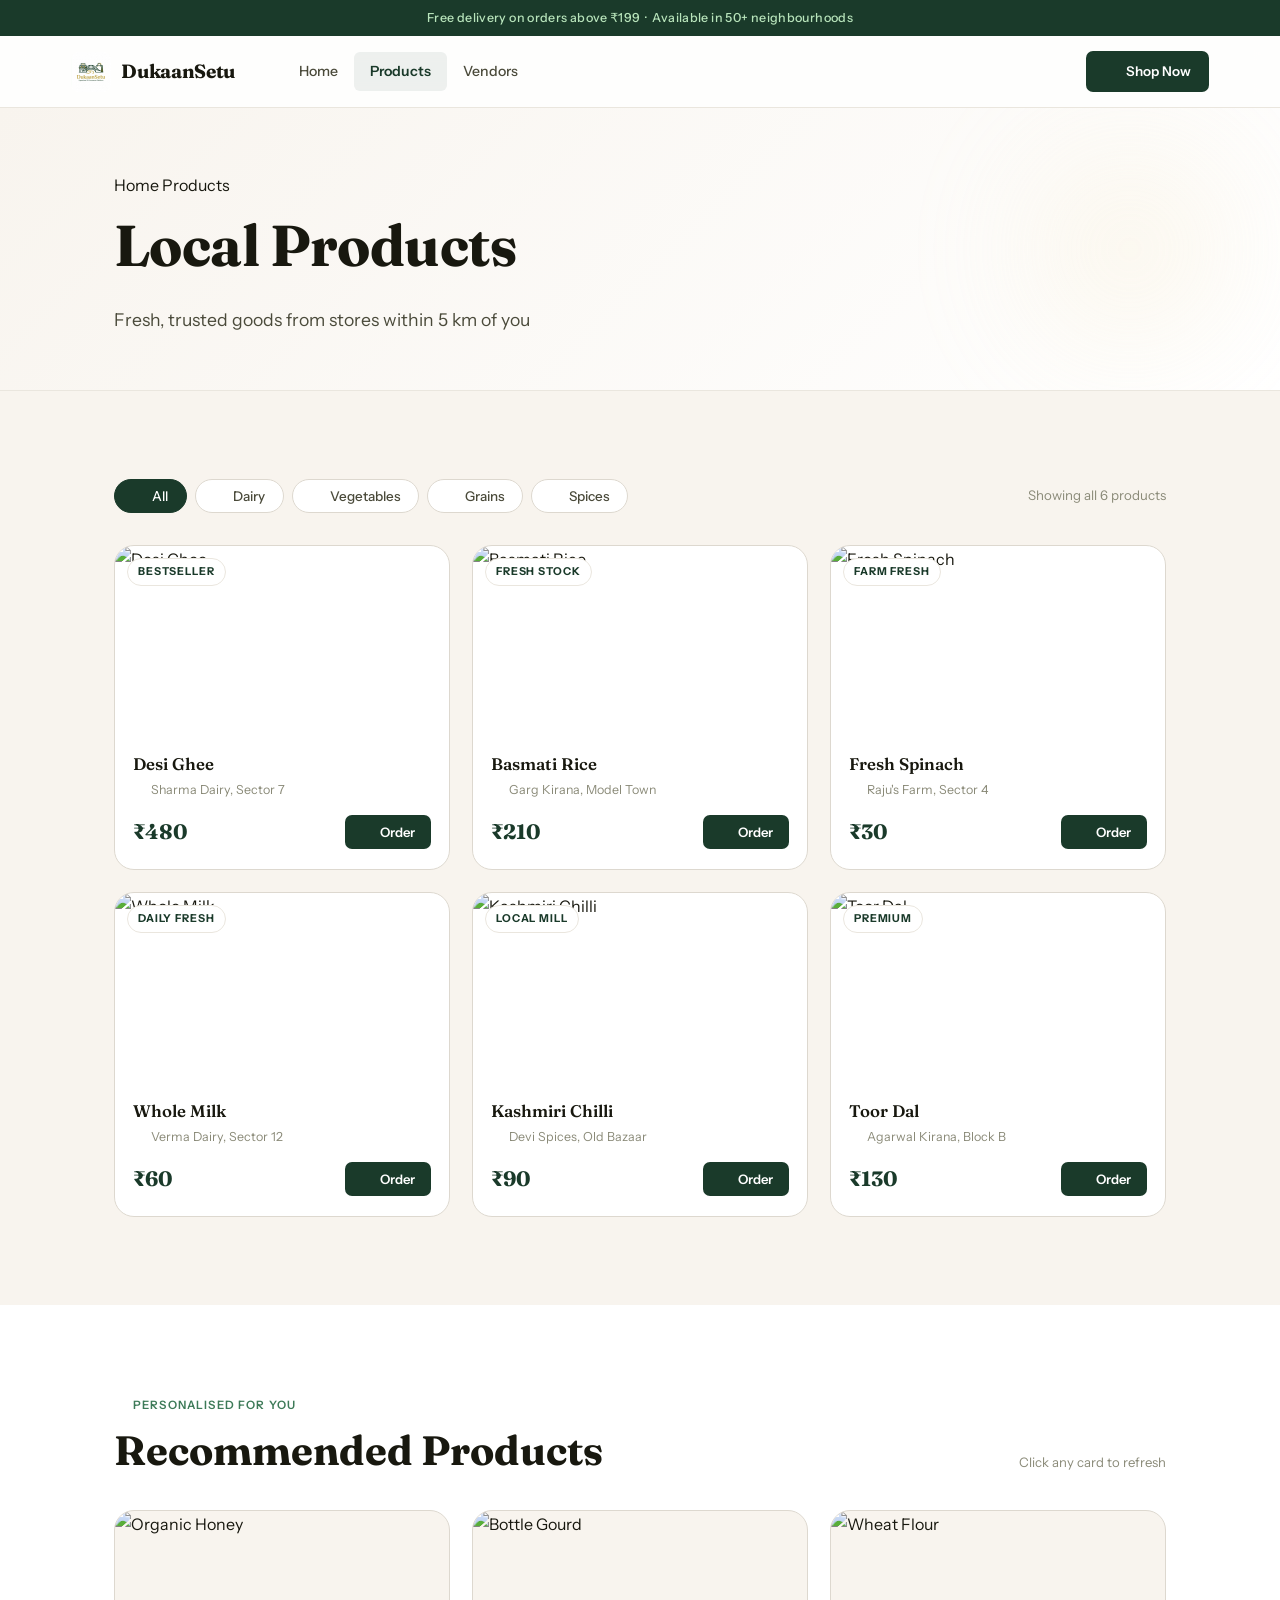
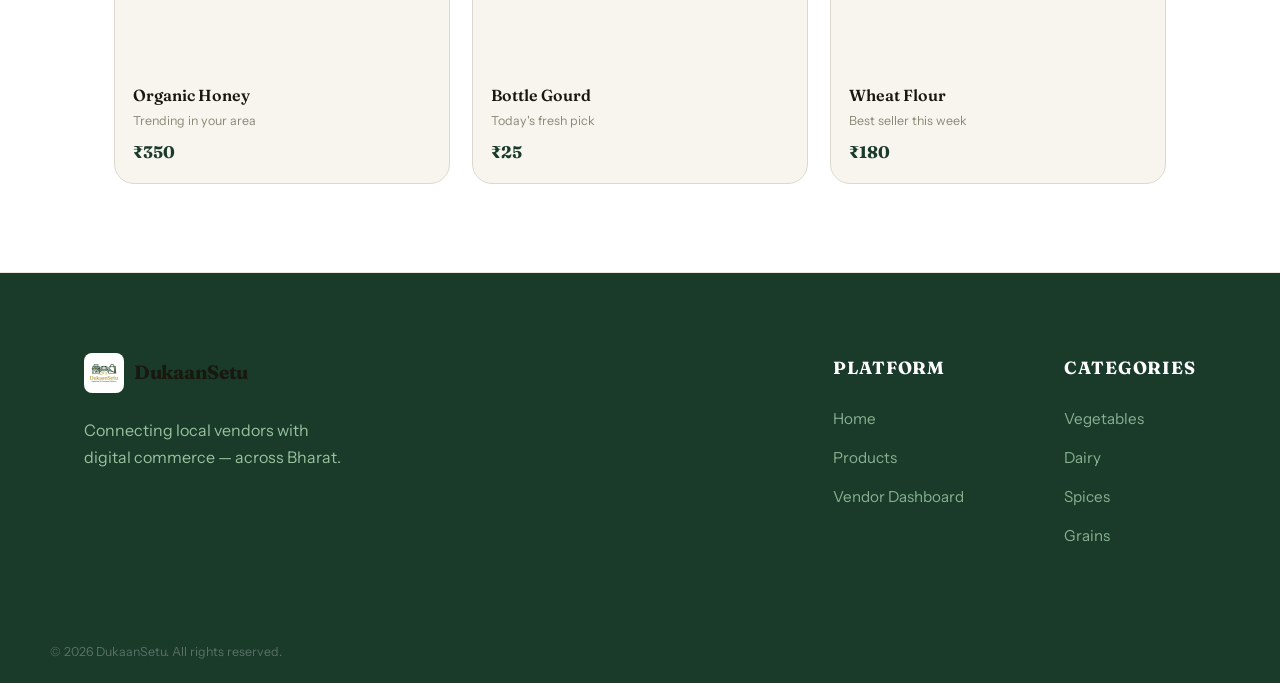
==== products.html @ e0d0fcc3 "Done" ====
<!DOCTYPE html>
<html lang="en">
<head>
  <meta charset="UTF-8"/>
  <meta name="viewport" content="width=device-width, initial-scale=1.0"/>
  <title>Products — DukaanSetu</title>
  <link rel="stylesheet" href="style.css"/>
  <link rel="preconnect" href="https://fonts.googleapis.com">
  <link href="https://fonts.googleapis.com/css2?family=Fraunces:opsz,wght@9..144,300;9..144,500;9..144,700&family=Instrument+Sans:wght@400;500;600&display=swap" rel="stylesheet">
  <!-- AOS Animation Library -->
  <link href="https://unpkg.com/aos@2.3.1/dist/aos.css" rel="stylesheet">
  <script src="https://unpkg.com/lucide@latest/dist/umd/lucide.min.js"></script>
</head>
<body>

<!-- TOPBAR -->
<div class="topbar">
  <span>Free delivery on orders above ₹199 &nbsp;·&nbsp; Available in 50+ neighbourhoods</span>
</div>

<!-- NAVBAR -->
<nav class="navbar" id="navbar">
  <div class="nav-inner">
    <a href="index.html" class="nav-logo">
      <img src="logo.png" alt="DukaanSetu" class="logo-img">
      <span class="logo-text">DukaanSetu</span>
    </a>
    <ul class="nav-links" id="navLinks">
      <li><a href="index.html" class="nav-link">Home</a></li>
      <li><a href="products.html" class="nav-link active">Products</a></li>
      <li><a href="vendor.html" class="nav-link">Vendors</a></li>
    </ul>
    <div class="nav-actions">
      <a href="products.html" class="nav-action-btn">
        <i data-lucide="shopping-bag" class="icon-sm"></i>
        <span>Shop Now</span>
      </a>
      <button class="hamburger" id="hamburger">
        <i data-lucide="menu" class="icon-sm"></i>
      </button>
    </div>
  </div>
</nav>

<!-- PAGE HERO -->
<div class="page-hero" data-aos="fade-in">
  <div class="container">
    <div class="breadcrumb" data-aos="fade-right" data-aos-delay="100">
      <a href="index.html">Home</a>
      <i data-lucide="chevron-right" class="icon-xs"></i>
      <span>Products</span>
    </div>
    <h1 class="page-hero-title" data-aos="fade-up" data-aos-delay="200">Local Products</h1>
    <p class="page-hero-sub" data-aos="fade-up" data-aos-delay="300">Fresh, trusted goods from stores within 5 km of you</p>
  </div>
</div>

<!-- PRODUCTS SECTION -->
<section class="section">
  <div class="container">

    <!-- Toolbar -->
    <div class="products-toolbar" data-aos="fade-up">
      <div class="filter-bar" id="filterBar">
        <button class="filter-btn active" data-filter="all">
          <i data-lucide="layout-grid" class="icon-xs"></i> All
        </button>
        <button class="filter-btn" data-filter="dairy">
          <i data-lucide="milk" class="icon-xs"></i> Dairy
        </button>
        <button class="filter-btn" data-filter="vegetables">
          <i data-lucide="carrot" class="icon-xs"></i> Vegetables
        </button>
        <button class="filter-btn" data-filter="grains">
          <i data-lucide="wheat" class="icon-xs"></i> Grains
        </button>
        <button class="filter-btn" data-filter="spices">
          <i data-lucide="flame" class="icon-xs"></i> Spices
        </button>
      </div>
      <p class="product-result-count" id="resultCount">Showing all products</p>
    </div>

    <!-- Product grid -->
    <div class="product-grid" id="productGrid" data-aos="fade-up" data-aos-delay="100"></div>

  </div>
</section>

<!-- RECOMMENDATIONS -->
<section class="section reco-section">
  <div class="container">
    <div class="section-row-header" data-aos="fade-right">
      <div>
        <div class="section-kicker">
          <i data-lucide="sparkles" class="icon-xs kicker-icon"></i>
          Personalised for You
        </div>
        <h2 class="section-h2" style="margin-bottom:0">Recommended Products</h2>
      </div>
      <p class="reco-refresh-hint">
        <i data-lucide="refresh-cw" class="icon-xs"></i>
        Click any card to refresh
      </p>
    </div>
    <div class="reco-grid" id="recoGrid" data-aos="fade-up" data-aos-delay="100"></div>
  </div>
</section>

<!-- FOOTER -->
<footer class="footer">
  <div class="footer-inner">
    <div class="footer-brand">
      <a href="index.html" class="nav-logo">
        <img src="logo.png" alt="DukaanSetu Logo" class="logo-img">
        <span class="logo-text">DukaanSetu</span>
      </a>
      <p class="footer-tagline">Connecting local vendors with<br>digital commerce — across Bharat.</p>
    </div>
    <div class="footer-links" data-aos="fade-in">
      <div class="footer-col">
        <p class="footer-col-title">Platform</p>
        <a href="index.html">Home</a>
        <a href="products.html">Products</a>
        <a href="vendor.html">Vendor Dashboard</a>
      </div>
      <div class="footer-col">
        <p class="footer-col-title">Categories</p>
        <a href="products.html">Vegetables</a>
        <a href="products.html">Dairy</a>
        <a href="products.html">Spices</a>
        <a href="products.html">Grains</a>
      </div>
    </div>
  </div>
  <div class="footer-bottom">
    <span>&copy; 2026 DukaanSetu. All rights reserved.</span>
  </div>
</footer>

<div class="toast" id="toast">
  <i data-lucide="check-circle" class="icon-sm"></i>
  <span id="toastMsg"></span>
</div>

<!-- AOS Animation Logic -->
<script src="https://unpkg.com/aos@2.3.1/dist/aos.js"></script>
<script src="script.js"></script>
</body>
</html>
---- style.css ----
/* ═══════════════════════════════════════════════
   DukaanSetu  ·  style.css
   Aesthetic : Refined editorial · forest green + warm cream + deep ink
   Fonts     : Fraunces (display serif) + Instrument Sans (UI)
   ═══════════════════════════════════════════════ */

/* ─── TOKENS ──────────────────────────────────── */
:root {
  /* Premium Palette */
  --forest:       #1A3A2A;
  --forest-mid:   #2B5C41;
  --forest-lt:    #3D7A58;
  --leaf:         #7DC983;
  --leaf-lt:      #B8E4BB;
  --gold:         #D4AF37; /* New Gold Accent */
  --gold-lt:      #F4E4BC;
  --cream:        #F8F4EE;
  --cream-dk:     #EDE8DF;
  --white:        #FFFFFF;
  --glass:        rgba(255, 255, 255, 0.85);
  --ink:          #18180F;
  --ink-70:       #4A4A3A;
  --ink-40:       #8A8A78;
  --border:       #DDD8CF;
  --border-lt:    #EAE6DE;

  /* Refined Shadows */
  --sh-xs: 0 1px 4px rgba(24,24,15,.06);
  --sh-sm: 0 4px 18px rgba(26,58,42,.08);
  --sh-md: 0 8px 32px rgba(26,58,42,.12);
  --sh-lg: 0 20px 64px rgba(26,58,42,.15);

  /* Typography */
  --font-d: 'Fraunces', Georgia, serif;
  --font-u: 'Instrument Sans', system-ui, sans-serif;

  /* Layout */
  --nav-h: 72px; /* Slightly taller for elegance */
  --topbar-h: 36px;
  --r: 12px;
  --r-lg: 20px;
  --r-xl: 32px;
}

/* Logo Styling */
.logo-img {
  width: 40px;
  height: 40px;
  object-fit: contain;
  border-radius: 8px;
}

.float-card-icon--gold {
  background: rgba(212, 175, 55, 0.15);
  color: var(--gold);
}


/* ─── RESET ───────────────────────────────────── */
*, *::before, *::after { box-sizing: border-box; margin: 0; padding: 0; }
html { scroll-behavior: smooth; font-size: 16px; }
body {
  font-family: var(--font-u);
  background: var(--cream);
  color: var(--ink);
  line-height: 1.65;
  -webkit-font-smoothing: antialiased;
}
img { display: block; width: 100%; object-fit: cover; }
a { text-decoration: none; color: inherit; }
button { font-family: var(--font-u); }

.container {
  max-width: 1180px;
  margin: 0 auto;
  padding: 0 5%;
}

/* ─── ICON SIZES ──────────────────────────────── */
.icon-xs  { width: 14px; height: 14px; stroke-width: 2; flex-shrink: 0; }
.icon-sm  { width: 16px; height: 16px; stroke-width: 2; flex-shrink: 0; }
.icon-md  { width: 22px; height: 22px; stroke-width: 1.8; flex-shrink: 0; }
.icon-lg  { width: 30px; height: 30px; stroke-width: 1.6; flex-shrink: 0; }

/* ─── TOPBAR ──────────────────────────────────── */
.topbar {
  height: var(--topbar-h);
  background: var(--forest);
  display: flex;
  align-items: center;
  justify-content: center;
  font-size: 0.78rem;
  font-weight: 500;
  color: var(--leaf-lt);
  letter-spacing: 0.03em;
}

/* ─── NAVBAR ──────────────────────────────────── */
.navbar {
  position: sticky;
  top: 0;
  z-index: 300;
  height: var(--nav-h);
  background: var(--glass);
  backdrop-filter: blur(12px);
  -webkit-backdrop-filter: blur(12px);
  border-bottom: 1px solid var(--border-lt);
  transition: all 0.3s cubic-bezier(0.4, 0, 0.2, 1);
}
.navbar.scrolled {
  background: var(--white);
  box-shadow: var(--sh-md);
  height: calc(var(--nav-h) - 8px); /* Subtle shrink on scroll */
}

.nav-inner {
  max-width: 1240px;
  margin: 0 auto;
  padding: 0 4%;
  height: 100%;
  display: flex;
  align-items: center;
  gap: 40px;
}


/* Logo */
.nav-logo {
  display: flex;
  align-items: center;
  gap: 10px;
  flex-shrink: 0;
}
.logo-mark {
  width: 36px;
  height: 36px;
  border-radius: 8px;
  display: block;
}
.logo-text {
  font-family: var(--font-d);
  font-weight: 700;
  font-size: 1.2rem;
  color: var(--ink);
  letter-spacing: -0.3px;
}

/* Nav links */
.nav-links {
  list-style: none;
  display: flex;
  gap: 0;
  margin-left: 8px;
}
.nav-link {
  display: block;
  padding: 8px 16px;
  font-size: 0.88rem;
  font-weight: 500;
  color: var(--ink-70);
  border-radius: 6px;
  transition: color 0.18s, background 0.18s;
}
.nav-link:hover { color: var(--ink); background: var(--cream); }
.nav-link.active { color: var(--forest); font-weight: 600; background: rgba(26,58,42,.07); }

/* Nav actions */
.nav-actions {
  margin-left: auto;
  display: flex;
  align-items: center;
  gap: 12px;
}
.nav-action-btn {
  display: flex;
  align-items: center;
  gap: 6px;
  background: var(--forest);
  color: var(--white);
  font-size: 0.84rem;
  font-weight: 600;
  padding: 9px 18px;
  border-radius: 7px;
  transition: background 0.18s, transform 0.12s;
}
.nav-action-btn:hover { background: var(--forest-mid); transform: translateY(-1px); }
.nav-action-btn .icon-sm { stroke: currentColor; }

.hamburger {
  display: none;
  background: none;
  border: 1.5px solid var(--border);
  border-radius: 7px;
  padding: 7px 8px;
  cursor: pointer;
  color: var(--ink);
  line-height: 0;
}

/* ─── BUTTONS ─────────────────────────────────── */
.btn {
  display: inline-flex;
  align-items: center;
  gap: 7px;
  font-family: var(--font-u);
  font-size: 0.9rem;
  font-weight: 600;
  padding: 12px 26px;
  border-radius: 10px;
  border: 2px solid transparent;
  cursor: pointer;
  transition: all 0.3s cubic-bezier(0.4, 0, 0.2, 1);
  white-space: nowrap;
  position: relative;
  overflow: hidden;
}
.btn:hover { transform: translateY(-2px); box-shadow: var(--sh-md); }
.btn:active { transform: translateY(0); }

.btn-forest {
  background: var(--forest);
  color: var(--white);
  border-color: var(--forest);
}
.btn-forest:hover {
  background: var(--forest-mid);
  border-color: var(--forest-mid);
  box-shadow: 0 8px 24px rgba(26,58,42,0.3);
}

.btn-ghost {
  background: transparent;
  color: var(--ink);
  border-color: var(--border);
}
.btn-ghost:hover { border-color: var(--gold); background: var(--gold-lt); color: var(--forest); }

.btn-full { width: 100%; justify-content: center; }

/* ─── SECTION SHARED ──────────────────────────── */
.section { padding: 88px 0; }

.section-kicker {
  display: inline-flex;
  align-items: center;
  gap: 5px;
  font-size: 0.72rem;
  font-weight: 600;
  letter-spacing: 0.1em;
  text-transform: uppercase;
  color: var(--forest-lt);
  margin-bottom: 12px;
}
.kicker-icon { color: var(--forest-lt); }

.section-h2 {
  font-family: var(--font-d);
  font-size: clamp(1.8rem, 3.2vw, 2.6rem);
  font-weight: 700;
  color: var(--ink);
  line-height: 1.15;
  margin-bottom: 40px;
}

.section-row-header {
  display: flex;
  align-items: flex-end;
  justify-content: space-between;
  margin-bottom: 36px;
  gap: 20px;
}
.link-arrow {
  display: flex;
  align-items: center;
  gap: 5px;
  font-size: 0.85rem;
  font-weight: 600;
  color: var(--forest-lt);
  flex-shrink: 0;
  transition: color 0.18s, gap 0.18s;
}
.link-arrow:hover { color: var(--forest); gap: 8px; }

/* ─── HERO ────────────────────────────────────── */
.hero {
  display: grid;
  grid-template-columns: 1fr 1fr;
  align-items: center;
  gap: 64px;
  max-width: 1180px;
  margin: 0 auto;
  padding: 72px 5% 80px;
  min-height: calc(100vh - var(--nav-h) - var(--topbar-h));
}

.hero-tag {
  display: inline-flex;
  align-items: center;
  gap: 5px;
  background: rgba(26,58,42,.08);
  color: var(--forest);
  font-size: 0.78rem;
  font-weight: 600;
  letter-spacing: 0.06em;
  text-transform: uppercase;
  padding: 6px 14px;
  border-radius: 100px;
  margin-bottom: 20px;
  border: 1px solid rgba(26,58,42,.14);
}

.hero-h1 {
  font-family: var(--font-d);
  font-size: clamp(3rem, 6vw, 4.8rem);
  font-weight: 700;
  line-height: 1.05;
  color: var(--ink);
  letter-spacing: -0.01em;
  margin-bottom: 24px;
}
.hero-h1 em {
  font-style: italic;
  color: var(--gold); /* Use Gold for highlights */
  position: relative;
  display: inline-block;
}
.hero-h1 em::after {
  content: '';
  position: absolute;
  bottom: 8px; left: 0; right: 0;
  height: 4px;
  background: var(--gold-lt);
  z-index: -1;
  opacity: 0.6;
}

.hero-body {
  font-size: 1.15rem;
  color: var(--ink-70);
  max-width: 520px;
  line-height: 1.7;
  margin-bottom: 40px;
}

.hero-cta-row {
  display: flex;
  gap: 16px;
  flex-wrap: wrap;
  margin-bottom: 44px;
}

.hero-trust {
  display: flex;
  gap: 28px;
  flex-wrap: wrap;
}
.trust-item {
  display: flex;
  align-items: center;
  gap: 8px;
  font-size: 0.88rem;
  color: var(--ink-70);
  font-weight: 500;
}
.trust-icon { color: var(--gold); }

/* Hero image group */
.hero-img-stack {
  position: relative;
  transition: transform 0.5s ease;
}
.hero-img-stack:hover {
  transform: translateY(-4px);
}
.hero-main-img {
  width: 100%;
  height: 580px;
  object-fit: cover;
  border-radius: var(--r-xl);
  box-shadow: var(--sh-lg);
  border: 1px solid var(--border-lt);
}

.float-card {
  position: absolute;
  background: var(--white);
  border-radius: var(--r-lg);
  padding: 16px 20px;
  display: flex;
  align-items: center;
  gap: 14px;
  box-shadow: var(--sh-md);
  border: 1px solid var(--border-lt);
  transition: transform 0.3s ease;
}
.float-card:hover { transform: scale(1.05); }

.float-card-1 { bottom: 40px; left: -32px; }
.float-card-2 { top: 40px; right: -24px; }

.float-card-icon {
  width: 44px; height: 44px;
  background: var(--cream);
  border-radius: 12px;
  display: flex; align-items: center; justify-content: center;
  color: var(--ink-70);
  flex-shrink: 0;
}
.float-card-icon--gold { background: rgba(212,175,55,.12); color: var(--gold); }

.float-card-num {
  font-family: var(--font-d);
  font-size: 1.1rem;
  font-weight: 700;
  color: var(--ink);
  line-height: 1;
}
.float-card-label { font-size: 0.74rem; color: var(--ink-40); margin-top: 2px; }

/* ─── STATS BAND ──────────────────────────────── */
.stats-band {
  background: var(--forest);
  padding: 0;
}
.stats-inner {
  max-width: 1180px;
  margin: 0 auto;
  padding: 0 5%;
  display: flex;
  align-items: stretch;
}
.stat-block {
  flex: 1;
  padding: 40px 0;
  display: flex;
  flex-direction: column;
  align-items: center;
  justify-content: center;
  gap: 6px;
}
.stat-big {
  font-family: var(--font-d);
  font-size: 2rem;
  font-weight: 700;
  color: var(--white);
  line-height: 1;
}
.stat-sub {
  font-size: 0.76rem;
  color: rgba(255,255,255,.55);
  text-transform: uppercase;
  letter-spacing: 0.07em;
}
.stat-divider {
  width: 1px;
  background: rgba(255,255,255,.12);
  margin: 24px 0;
}

/* ─── HOW IT WORKS ────────────────────────────── */
.how-section { background: var(--white); }

.steps-row {
  display: flex;
  align-items: flex-start;
  gap: 0;
}
.step-card {
  flex: 1;
  padding: 36px 28px;
  border-radius: var(--r-lg);
  border: 1.5px solid var(--border-lt);
  transition: border-color 0.2s, transform 0.2s, box-shadow 0.2s;
  position: relative;
}
.step-card:hover {
  border-color: var(--leaf);
  transform: translateY(-4px);
  box-shadow: var(--sh-md);
}
.step-icon-wrap {
  width: 52px; height: 52px;
  background: rgba(26,58,42,.07);
  border-radius: 12px;
  display: flex; align-items: center; justify-content: center;
  color: var(--forest);
  margin-bottom: 20px;
}
.step-num {
  display: block;
  font-family: var(--font-d);
  font-size: 0.85rem;
  font-weight: 700;
  color: var(--ink-40);
  letter-spacing: 0.08em;
  margin-bottom: 8px;
}
.step-card h3 {
  font-family: var(--font-d);
  font-size: 1.15rem;
  font-weight: 600;
  color: var(--ink);
  margin-bottom: 10px;
}
.step-card p { font-size: 0.9rem; color: var(--ink-70); line-height: 1.65; }
.step-connector {
  display: flex;
  align-items: center;
  padding: 0 16px;
  margin-top: 52px;
  color: var(--border);
  flex-shrink: 0;
}

/* ─── CATEGORY BENTO ──────────────────────────── */
.cat-section { background: var(--cream); }
.cat-bento {
  display: grid;
  grid-template-columns: 1.6fr 1fr 1fr;
  grid-template-rows: 240px 240px;
  gap: 14px;
}
.cat-tile {
  position: relative;
  overflow: hidden;
  border-radius: var(--r-lg);
  cursor: pointer;
  display: block;
}
.cat-tile-lg { grid-row: 1 / 3; }
.cat-tile img {
  width: 100%; height: 100%;
  object-fit: cover;
  transition: transform 0.45s ease;
}
.cat-tile:hover img { transform: scale(1.05); }
.cat-tile-body {
  position: absolute;
  bottom: 0; left: 0; right: 0;
  background: linear-gradient(to top, rgba(15,25,20,.78) 0%, transparent 100%);
  padding: 28px 20px 20px;
}
.cat-tile-label {
  display: block;
  font-family: var(--font-d);
  font-size: 1.05rem;
  font-weight: 600;
  color: var(--white);
  line-height: 1.2;
}
.cat-tile-sub {
  display: block;
  font-size: 0.76rem;
  color: rgba(255,255,255,.7);
  margin-top: 3px;
}

/* ─── VENDOR CTA ──────────────────────────────── */
.vendor-cta-section { background: var(--white); padding: 88px 0; }
.vendor-cta-card {
  background: var(--cream);
  border: 1px solid var(--border);
  border-radius: var(--r-xl);
  overflow: hidden;
  display: grid;
  grid-template-columns: 1fr 420px;
  box-shadow: var(--sh-sm);
}
.vendor-cta-left {
  padding: 52px 48px;
  display: flex;
  align-items: flex-start;
  gap: 24px;
}
.vendor-cta-icon {
  width: 56px; height: 56px;
  background: var(--forest);
  color: var(--leaf);
  border-radius: 14px;
  display: flex; align-items: center; justify-content: center;
  flex-shrink: 0;
  margin-top: 4px;
}
.vendor-cta-left h3 {
  font-family: var(--font-d);
  font-size: 1.7rem;
  font-weight: 700;
  color: var(--ink);
  margin-bottom: 10px;
  line-height: 1.2;
}
.vendor-cta-left p {
  font-size: 0.95rem;
  color: var(--ink-70);
  line-height: 1.7;
  margin-bottom: 20px;
}
.vendor-cta-list {
  list-style: none;
  display: flex;
  flex-direction: column;
  gap: 8px;
}
.vendor-cta-list li {
  display: flex;
  align-items: center;
  gap: 8px;
  font-size: 0.88rem;
  color: var(--ink-70);
  font-weight: 500;
}
.vendor-cta-list li .icon-xs { color: var(--forest-lt); }
.vendor-cta-right img {
  width: 100%; height: 100%;
  object-fit: cover;
}

/* ─── PAGE HERO (sub pages) ───────────────────── */
.page-hero {
  background: linear-gradient(135deg, var(--cream) 0%, var(--white) 100%);
  border-bottom: 1px solid var(--border-lt);
  padding: 64px 0 56px;
  position: relative;
  overflow: hidden;
}
.page-hero::after {
  content: '';
  position: absolute;
  top: 0; right: 0;
  width: 300px; height: 100%;
  background: radial-gradient(circle at center, var(--gold-lt) 0%, transparent 70%);
  opacity: 0.3;
  filter: blur(60px);
}
.page-hero-title {
  font-family: var(--font-d);
  font-size: clamp(2.4rem, 5vw, 3.6rem);
  font-weight: 700;
  color: var(--ink);
  margin-bottom: 12px;
  letter-spacing: -0.01em;
}
.page-hero-sub {
  font-size: 1.1rem;
  color: var(--ink-70);
  max-width: 600px;
}


/* ─── FILTER BAR ──────────────────────────────── */
.products-toolbar {
  display: flex;
  align-items: center;
  justify-content: space-between;
  margin-bottom: 32px;
  gap: 16px;
  flex-wrap: wrap;
}
.filter-bar {
  display: flex;
  gap: 8px;
  flex-wrap: wrap;
}
.filter-btn {
  display: inline-flex;
  align-items: center;
  gap: 5px;
  font-family: var(--font-u);
  font-size: 0.84rem;
  font-weight: 500;
  padding: 8px 18px;
  border-radius: 100px;
  border: 1.5px solid var(--border);
  background: var(--white);
  color: var(--ink-70);
  cursor: pointer;
  transition: all 0.18s;
}
.filter-btn:hover { border-color: var(--forest); color: var(--forest); }
.filter-btn.active { background: var(--forest); color: var(--white); border-color: var(--forest); }
.filter-btn .icon-xs { stroke: currentColor; }

.product-result-count { font-size: 0.83rem; color: var(--ink-40); }

/* ─── PRODUCT GRID ────────────────────────────── */
.product-grid {
  display: grid;
  grid-template-columns: repeat(auto-fill, minmax(256px, 1fr));
  gap: 22px;
}

.product-card {
  background: var(--white);
  border: 1px solid var(--border);
  border-radius: var(--r-lg);
  overflow: hidden;
  transition: transform 0.2s, box-shadow 0.2s, border-color 0.2s;
  animation: fadeUp 0.4s ease both;
  display: flex;
  flex-direction: column;
}
.product-card:hover {
  transform: translateY(-5px);
  box-shadow: var(--sh-md);
  border-color: var(--leaf-lt);
}
.product-card-img-wrap {
  position: relative;
  overflow: hidden;
}
.product-card-img {
  height: 190px;
  width: 100%;
  object-fit: cover;
  transition: transform 0.4s ease;
}
.product-card:hover .product-card-img { transform: scale(1.04); }

.product-badge {
  position: absolute;
  top: 12px; left: 12px;
  background: var(--white);
  color: var(--forest);
  font-size: 0.68rem;
  font-weight: 700;
  letter-spacing: 0.08em;
  text-transform: uppercase;
  padding: 4px 10px;
  border-radius: 100px;
  border: 1px solid var(--border-lt);
}

.product-card-body {
  padding: 18px 18px 20px;
  display: flex;
  flex-direction: column;
  flex: 1;
}
.product-name {
  font-family: var(--font-d);
  font-size: 1.05rem;
  font-weight: 600;
  color: var(--ink);
  margin-bottom: 5px;
  line-height: 1.25;
}
.product-meta {
  display: flex;
  align-items: center;
  gap: 4px;
  font-size: 0.78rem;
  color: var(--ink-40);
  margin-bottom: 14px;
}
.product-meta .icon-xs { color: var(--ink-40); }
.product-footer {
  display: flex;
  align-items: center;
  justify-content: space-between;
  margin-top: auto;
  gap: 10px;
}
.product-price {
  font-family: var(--font-d);
  font-size: 1.3rem;
  font-weight: 700;
  color: var(--forest);
}
.order-btn {
  display: inline-flex;
  align-items: center;
  gap: 5px;
  background: var(--forest);
  color: var(--white);
  border: none;
  border-radius: 7px;
  padding: 9px 16px;
  font-family: var(--font-u);
  font-size: 0.82rem;
  font-weight: 600;
  cursor: pointer;
  transition: background 0.18s, transform 0.12s;
}
.order-btn:hover { background: var(--forest-mid); transform: scale(1.03); }
.order-btn .icon-xs { stroke: currentColor; }

/* ─── RECOMMENDATIONS ─────────────────────────── */
.reco-section { background: var(--white); }
.reco-refresh-hint {
  display: flex;
  align-items: center;
  gap: 5px;
  font-size: 0.82rem;
  color: var(--ink-40);
  flex-shrink: 0;
}

.reco-grid {
  display: grid;
  grid-template-columns: repeat(3, 1fr);
  gap: 22px;
}
.reco-card {
  background: var(--cream);
  border: 1.5px solid var(--border);
  border-radius: var(--r-lg);
  overflow: hidden;
  cursor: pointer;
  transition: transform 0.2s, border-color 0.2s, box-shadow 0.2s;
  animation: fadeUp 0.4s ease both;
}
.reco-card:hover, .reco-card.selected {
  transform: translateY(-4px);
  border-color: var(--forest-lt);
  box-shadow: var(--sh-md);
}
.reco-card-img {
  height: 155px;
  width: 100%;
  object-fit: cover;
  transition: transform 0.4s ease;
}
.reco-card:hover .reco-card-img { transform: scale(1.04); }
.reco-card-body { padding: 16px 18px; }
.reco-name {
  font-family: var(--font-d);
  font-size: 1rem;
  font-weight: 600;
  color: var(--ink);
  margin-bottom: 4px;
}
.reco-why { font-size: 0.78rem; color: var(--ink-40); margin-bottom: 8px; line-height: 1.5; }
.reco-price { font-family: var(--font-d); font-weight: 700; color: var(--forest); font-size: 1.05rem; }

/* ─── KPI ROW ─────────────────────────────────── */
.kpi-row {
  display: grid;
  grid-template-columns: repeat(4, 1fr);
  gap: 18px;
  margin-bottom: 36px;
}
.kpi-card {
  background: var(--white);
  border: 1px solid var(--border);
  border-radius: var(--r-lg);
  padding: 22px 22px;
  display: flex;
  align-items: center;
  gap: 16px;
  box-shadow: var(--sh-xs);
  transition: box-shadow 0.2s, transform 0.2s;
}
.kpi-card:hover { box-shadow: var(--sh-sm); transform: translateY(-2px); }
.kpi-icon {
  width: 48px; height: 48px;
  border-radius: 12px;
  display: flex; align-items: center; justify-content: center;
  flex-shrink: 0;
}
.kpi-icon--blue   { background: rgba(37,99,235,.1);  color: var(--blue); }
.kpi-icon--green  { background: rgba(26,58,42,.08);  color: var(--forest); }
.kpi-icon--orange { background: rgba(217,119,6,.1);  color: var(--orange); }
.kpi-icon--purple { background: rgba(124,58,237,.1); color: var(--purple); }
.kpi-num {
  font-family: var(--font-d);
  font-size: 1.6rem;
  font-weight: 700;
  color: var(--ink);
  line-height: 1;
  margin-bottom: 4px;
}
.kpi-label { font-size: 0.76rem; color: var(--ink-40); text-transform: uppercase; letter-spacing: 0.06em; }

/* ─── VENDOR LAYOUT ───────────────────────────── */
.vendor-layout {
  display: grid;
  grid-template-columns: 400px 1fr;
  gap: 24px;
  align-items: start;
}

.v-panel {
  background: var(--white);
  border: 1px solid var(--border);
  border-radius: var(--r-lg);
  box-shadow: var(--sh-xs);
  overflow: hidden;
}
.v-panel-header {
  display: flex;
  align-items: center;
  gap: 10px;
  padding: 20px 24px;
  border-bottom: 1px solid var(--border-lt);
  background: var(--cream);
}
.v-panel-header h2 {
  font-family: var(--font-d);
  font-size: 1.05rem;
  font-weight: 600;
  color: var(--ink);
  flex: 1;
}
.panel-header-icon { color: var(--forest); }
.badge-count {
  font-size: 0.76rem;
  font-weight: 600;
  background: rgba(26,58,42,.1);
  color: var(--forest);
  padding: 3px 10px;
  border-radius: 100px;
}

.v-panel-body { padding: 24px; }

/* Form */
.form-group {
  display: flex;
  flex-direction: column;
  gap: 5px;
  margin-bottom: 16px;
}
.form-row {
  display: grid;
  grid-template-columns: 1fr 1fr;
  gap: 14px;
}
.form-group label {
  display: flex;
  align-items: center;
  gap: 5px;
  font-size: 0.76rem;
  font-weight: 600;
  color: var(--ink-70);
  text-transform: uppercase;
  letter-spacing: 0.07em;
}
.label-icon { color: var(--ink-40); }
.form-group input,
.form-group select {
  font-family: var(--font-u);
  font-size: 0.92rem;
  color: var(--ink);
  background: var(--cream);
  border: 1.5px solid var(--border);
  border-radius: 8px;
  padding: 10px 13px;
  outline: none;
  transition: border-color 0.18s, box-shadow 0.18s;
  -webkit-appearance: none;
  appearance: none;
}
.form-group input:focus,
.form-group select:focus {
  border-color: var(--forest);
  box-shadow: 0 0 0 3px rgba(26,58,42,.1);
}
.form-error {
  color: var(--red);
  font-size: 0.8rem;
  margin-top: 6px;
  min-height: 18px;
  display: flex;
  align-items: center;
  gap: 4px;
}

/* List search */
.list-search-wrap {
  position: relative;
  margin-bottom: 16px;
  margin-top: 20px;
}
.list-search-icon {
  position: absolute;
  left: 12px; top: 50%;
  transform: translateY(-50%);
  color: var(--ink-40);
  pointer-events: none;
}
.list-search {
  width: 100%;
  font-family: var(--font-u);
  font-size: 0.88rem;
  color: var(--ink);
  background: var(--cream);
  border: 1.5px solid var(--border);
  border-radius: 8px;
  padding: 9px 13px 9px 34px;
  outline: none;
  transition: border-color 0.18s;
}
.list-search:focus { border-color: var(--forest); }

/* Vendor product list */
.vendor-product-list {
  display: flex;
  flex-direction: column;
  gap: 10px;
  max-height: 460px;
  overflow-y: auto;
  padding-right: 4px;
}
.vendor-product-list::-webkit-scrollbar { width: 4px; }
.vendor-product-list::-webkit-scrollbar-track { background: var(--border-lt); border-radius: 4px; }
.vendor-product-list::-webkit-scrollbar-thumb { background: var(--border); border-radius: 4px; }

.vendor-item {
  display: flex;
  align-items: center;
  gap: 12px;
  background: var(--cream);
  border: 1px solid var(--border-lt);
  border-radius: 10px;
  padding: 10px 12px;
  animation: fadeUp 0.3s ease both;
  transition: border-color 0.18s;
}
.vendor-item:hover { border-color: var(--border); }
.vendor-item-img {
  width: 50px; height: 50px;
  object-fit: cover;
  border-radius: 8px;
  flex-shrink: 0;
  background: var(--border-lt);
}
.vendor-item-info { flex: 1; min-width: 0; }
.vendor-item-name {
  font-weight: 600;
  font-size: 0.92rem;
  color: var(--ink);
  white-space: nowrap;
  overflow: hidden;
  text-overflow: ellipsis;
}
.vendor-item-meta {
  font-size: 0.76rem;
  color: var(--ink-40);
  margin-top: 2px;
  display: flex;
  align-items: center;
  gap: 4px;
}
.vendor-item-meta .icon-xs { color: var(--ink-40); }
.vendor-item-price {
  font-family: var(--font-d);
  font-weight: 700;
  color: var(--forest);
  font-size: 1rem;
  white-space: nowrap;
  flex-shrink: 0;
}
.delete-btn {
  display: flex;
  align-items: center;
  gap: 4px;
  font-family: var(--font-u);
  font-size: 0.76rem;
  font-weight: 600;
  padding: 6px 11px;
  border: 1.5px solid var(--border);
  border-radius: 6px;
  background: var(--white);
  color: var(--ink-70);
  cursor: pointer;
  transition: all 0.18s;
  flex-shrink: 0;
}
.delete-btn:hover { border-color: var(--red); color: var(--red); background: #FFF5F5; }

.empty-msg {
  text-align: center;
  padding: 40px 20px;
  color: var(--ink-40);
  font-size: 0.88rem;
  line-height: 1.7;
}
.empty-icon { color: var(--border); margin: 0 auto 8px; display: block; }

/* ─── TOAST ───────────────────────────────────── */
.toast {
  position: fixed;
  bottom: 28px;
  left: 50%;
  transform: translateX(-50%) translateY(16px);
  background: var(--forest);
  color: var(--white);
  padding: 13px 22px;
  border-radius: 10px;
  font-size: 0.88rem;
  font-weight: 500;
  box-shadow: var(--sh-lg);
  opacity: 0;
  pointer-events: none;
  transition: opacity 0.25s, transform 0.25s;
  display: flex;
  align-items: center;
  gap: 8px;
  z-index: 999;
  white-space: nowrap;
}
.toast.show { opacity: 1; transform: translateX(-50%) translateY(0); }
.toast .icon-sm { stroke: var(--leaf); }

/* ─── FOOTER ──────────────────────────────────── */
.footer {
  background: var(--forest);
  padding: 80px 0 0;
  border-top: 1px solid var(--border-lt);
  color: var(--cream);
}
.footer-inner {
  max-width: 1240px;
  margin: 0 auto;
  padding: 0 5% 60px;
  display: flex;
  justify-content: space-between;
  gap: 60px;
}
.footer-brand { flex: 1; max-width: 320px; }
.footer-tagline {
  font-size: 1rem;
  color: var(--leaf-lt);
  margin-top: 24px;
  line-height: 1.7;
  opacity: 0.8;
}
.footer-links {
  display: flex;
  gap: clamp(40px, 8vw, 100px);
}
.footer-col-title {
  font-family: var(--font-d);
  font-weight: 700;
  font-size: 1.1rem;
  color: var(--white);
  margin-bottom: 24px;
  letter-spacing: 0.05em;
  text-transform: uppercase;
}
.footer-col a {
  display: block;
  font-size: 0.95rem;
  color: var(--leaf-lt);
  margin-bottom: 14px;
  transition: all 0.25s ease;
  opacity: 0.7;
}
.footer-col a:hover { color: var(--gold); transform: translateX(5px); opacity: 1; }
.footer-bottom {
  max-width: 1180px;
  margin: 0 auto;
  display: flex;
  justify-content: space-between;
  align-items: center;
  padding: 20px 0;
  font-size: 0.78rem;
  color: rgba(255,255,255,.28);
  flex-wrap: wrap;
  gap: 8px;
}

/* ─── ANIMATIONS ──────────────────────────────── */
@keyframes fadeUp {
  from { opacity: 0; transform: translateY(16px); }
  to   { opacity: 1; transform: translateY(0); }
}

/* ─── RESPONSIVE ──────────────────────────────── */
@media (max-width: 1024px) {
  .vendor-cta-card { grid-template-columns: 1fr; }
  .vendor-cta-right { height: 260px; }
  .kpi-row { grid-template-columns: repeat(2, 1fr); }
  .vendor-layout { grid-template-columns: 1fr; }
  .cat-bento { grid-template-columns: 1fr 1fr; grid-template-rows: auto; }
  .cat-tile-lg { grid-row: auto; }
}

@media (max-width: 860px) {
  .hero { grid-template-columns: 1fr; min-height: auto; padding: 56px 5% 64px; gap: 44px; }
  .hero-main-img { height: 380px; }
  .steps-row { flex-direction: column; gap: 14px; }
  .step-connector { display: none; }
  .reco-grid { grid-template-columns: 1fr 1fr; }
  .footer-inner { grid-template-columns: 1fr; gap: 32px; }
  .footer-links { grid-template-columns: repeat(2, 1fr); }
}

@media (max-width: 600px) {
  .topbar { font-size: 0.7rem; padding: 0 12px; text-align: center; }
  .nav-links { display: none; position: fixed; top: calc(var(--nav-h) + var(--topbar-h)); left: 0; right: 0; background: var(--white); border-bottom: 1px solid var(--border); padding: 10px 0 16px; z-index: 299; box-shadow: var(--sh-md); }
  .nav-links.open { display: flex; flex-direction: column; }
  .nav-links.open .nav-link { padding: 12px 5%; border-radius: 0; }
  .hamburger { display: flex; }
  .nav-action-btn span { display: none; }
  .nav-action-btn { padding: 9px 11px; }
  .hero-cta-row { flex-direction: column; align-items: flex-start; }
  .hero-trust { flex-direction: column; gap: 12px; }
  .float-card-1 { left: 10px; bottom: 16px; }
  .float-card-2 { right: 10px; top: 16px; }
  .section { padding: 60px 0; }
  .cat-bento { grid-template-columns: 1fr; grid-template-rows: auto; }
  .reco-grid { grid-template-columns: 1fr; }
  .kpi-row { grid-template-columns: 1fr 1fr; }
  .stats-inner { flex-wrap: wrap; justify-content: center; }
  .stat-block { min-width: 45%; }
  .stat-divider { display: none; }
  .footer-links { grid-template-columns: 1fr; }
  .products-toolbar { flex-direction: column; align-items: flex-start; }
  .form-row { grid-template-columns: 1fr; }
  .vendor-cta-left { padding: 32px 24px; flex-direction: column; }
}
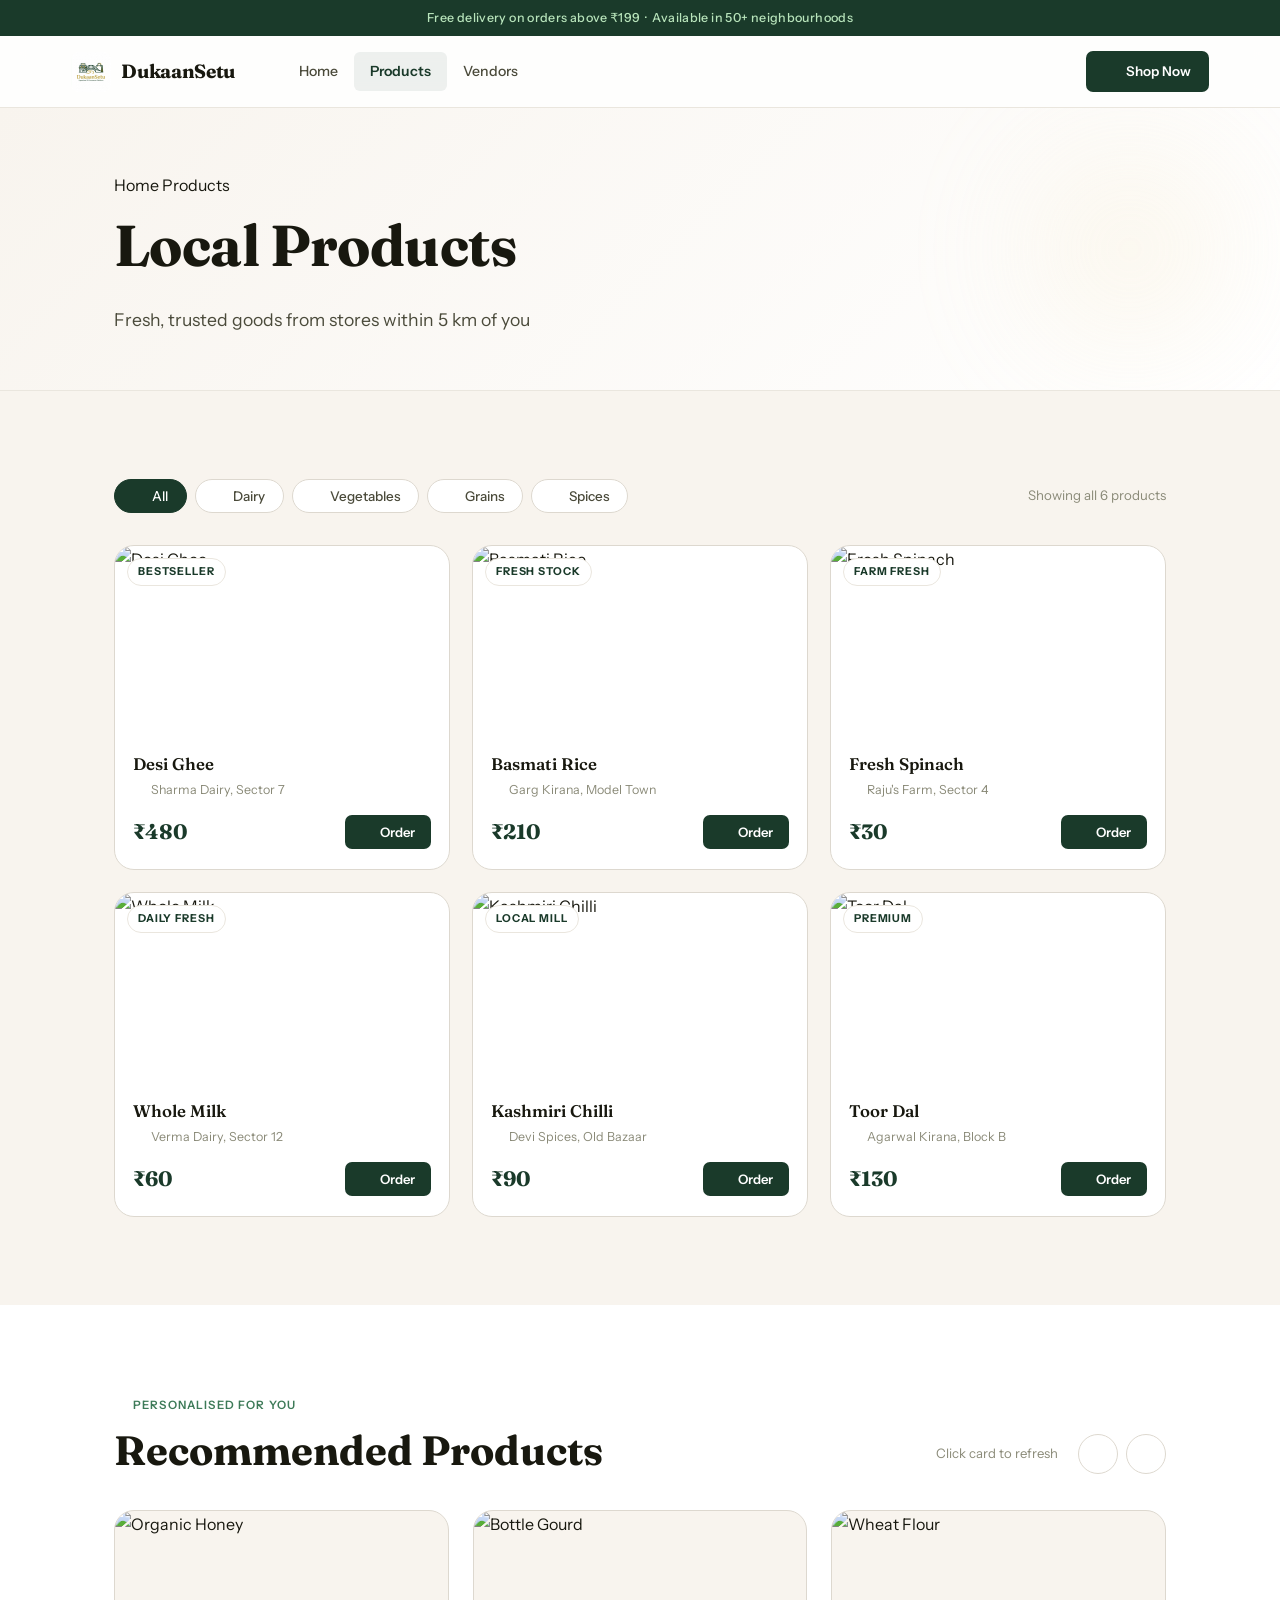
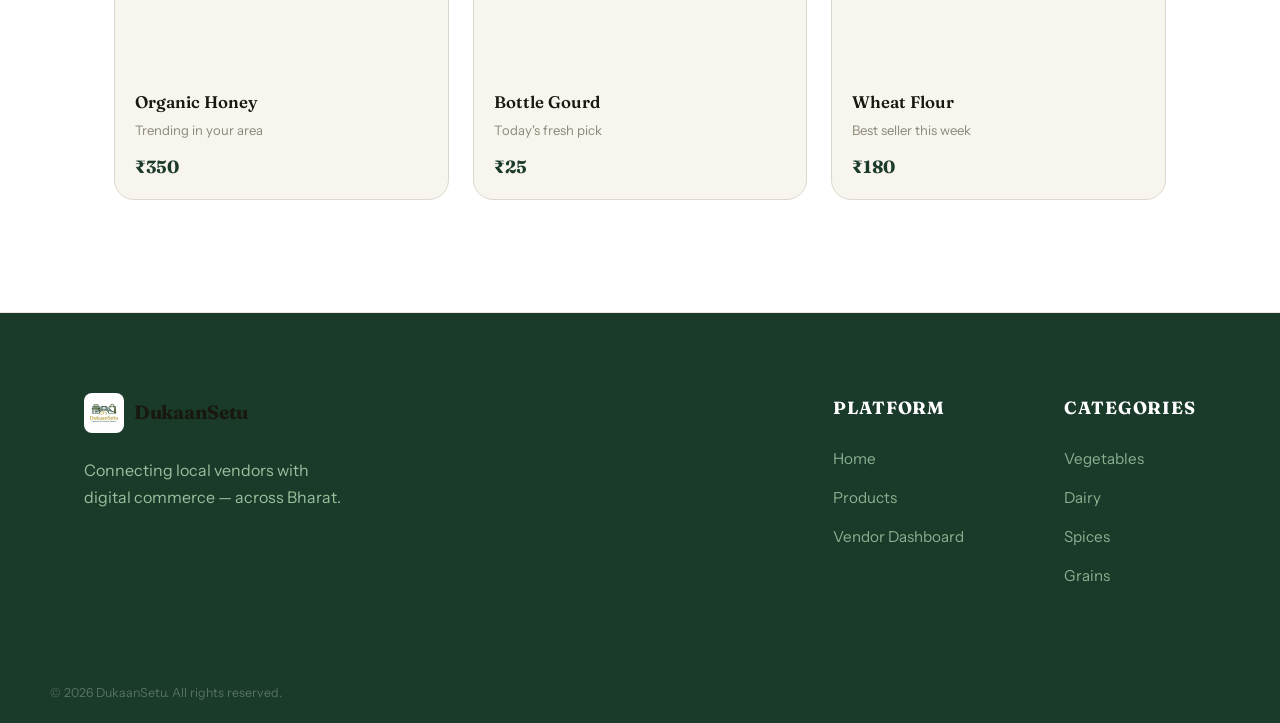
==== commit 0a3c15d9: "Done" ====
--- a/products.html
+++ b/products.html
@@ -98,10 +98,20 @@
         </div>
         <h2 class="section-h2" style="margin-bottom:0">Recommended Products</h2>
       </div>
-      <p class="reco-refresh-hint">
-        <i data-lucide="refresh-cw" class="icon-xs"></i>
-        Click any card to refresh
-      </p>
+      <div class="reco-actions">
+        <p class="reco-refresh-hint">
+          <i data-lucide="refresh-cw" class="icon-xs"></i>
+          Click card to refresh
+        </p>
+        <div class="slider-nav">
+          <button class="slider-btn" id="recoPrev" aria-label="Previous">
+            <i data-lucide="chevron-left" class="icon-sm"></i>
+          </button>
+          <button class="slider-btn" id="recoNext" aria-label="Next">
+            <i data-lucide="chevron-right" class="icon-sm"></i>
+          </button>
+        </div>
+      </div>
     </div>
     <div class="reco-grid" id="recoGrid" data-aos="fade-up" data-aos-delay="100"></div>
   </div>
--- a/style.css
+++ b/style.css
@@ -786,6 +786,11 @@
 
 /* ─── RECOMMENDATIONS ─────────────────────────── */
 .reco-section { background: var(--white); }
+.reco-actions {
+  display: flex;
+  align-items: center;
+  gap: 20px;
+}
 .reco-refresh-hint {
   display: flex;
   align-items: center;
@@ -794,13 +799,53 @@
   color: var(--ink-40);
   flex-shrink: 0;
 }
-
+.slider-nav {
+  display: flex;
+  gap: 8px;
+}
+.slider-btn {
+  width: 40px; height: 40px;
+  border-radius: 50%;
+  border: 1px solid var(--border);
+  background: var(--white);
+  color: var(--ink-70);
+  display: flex; justify-content: center; align-items: center;
+  cursor: pointer;
+  transition: all 0.25s ease;
+}
+.slider-btn:hover {
+  background: var(--forest);
+  color: var(--white);
+  border-color: var(--forest);
+  transform: translateY(-2px);
+  box-shadow: var(--sh-md);
+}
+.slider-btn:active {
+  transform: translateY(0);
+}
+
+/* Horizontal Scroll Slider */
 .reco-grid {
-  display: grid;
-  grid-template-columns: repeat(3, 1fr);
-  gap: 22px;
-}
+  display: flex;
+  gap: 24px;
+  overflow-x: auto;
+  scroll-snap-type: x mandatory;
+  scroll-behavior: smooth;
+  padding-bottom: 24px; /* Room for shadow */
+  -webkit-overflow-scrolling: touch;
+  /* Hide scrollbar */
+  scrollbar-width: none; 
+  -ms-overflow-style: none;
+}
+.reco-grid::-webkit-scrollbar {
+  display: none;
+}
+
 .reco-card {
+  flex: 0 0 calc(33.333% - 16px);
+  min-width: 280px; 
+  scroll-snap-align: start;
+  
   background: var(--cream);
   border: 1.5px solid var(--border);
   border-radius: var(--r-lg);
@@ -815,22 +860,22 @@
   box-shadow: var(--sh-md);
 }
 .reco-card-img {
-  height: 155px;
+  height: 160px;
   width: 100%;
   object-fit: cover;
   transition: transform 0.4s ease;
 }
 .reco-card:hover .reco-card-img { transform: scale(1.04); }
-.reco-card-body { padding: 16px 18px; }
+.reco-card-body { padding: 18px 20px; }
 .reco-name {
   font-family: var(--font-d);
-  font-size: 1rem;
+  font-size: 1.05rem;
   font-weight: 600;
   color: var(--ink);
   margin-bottom: 4px;
 }
-.reco-why { font-size: 0.78rem; color: var(--ink-40); margin-bottom: 8px; line-height: 1.5; }
-.reco-price { font-family: var(--font-d); font-weight: 700; color: var(--forest); font-size: 1.05rem; }
+.reco-why { font-size: 0.82rem; color: var(--ink-40); margin-bottom: 12px; line-height: 1.5; }
+.reco-price { font-family: var(--font-d); font-weight: 700; color: var(--forest); font-size: 1.1rem; }
 
 /* ─── KPI ROW ─────────────────────────────────── */
 .kpi-row {
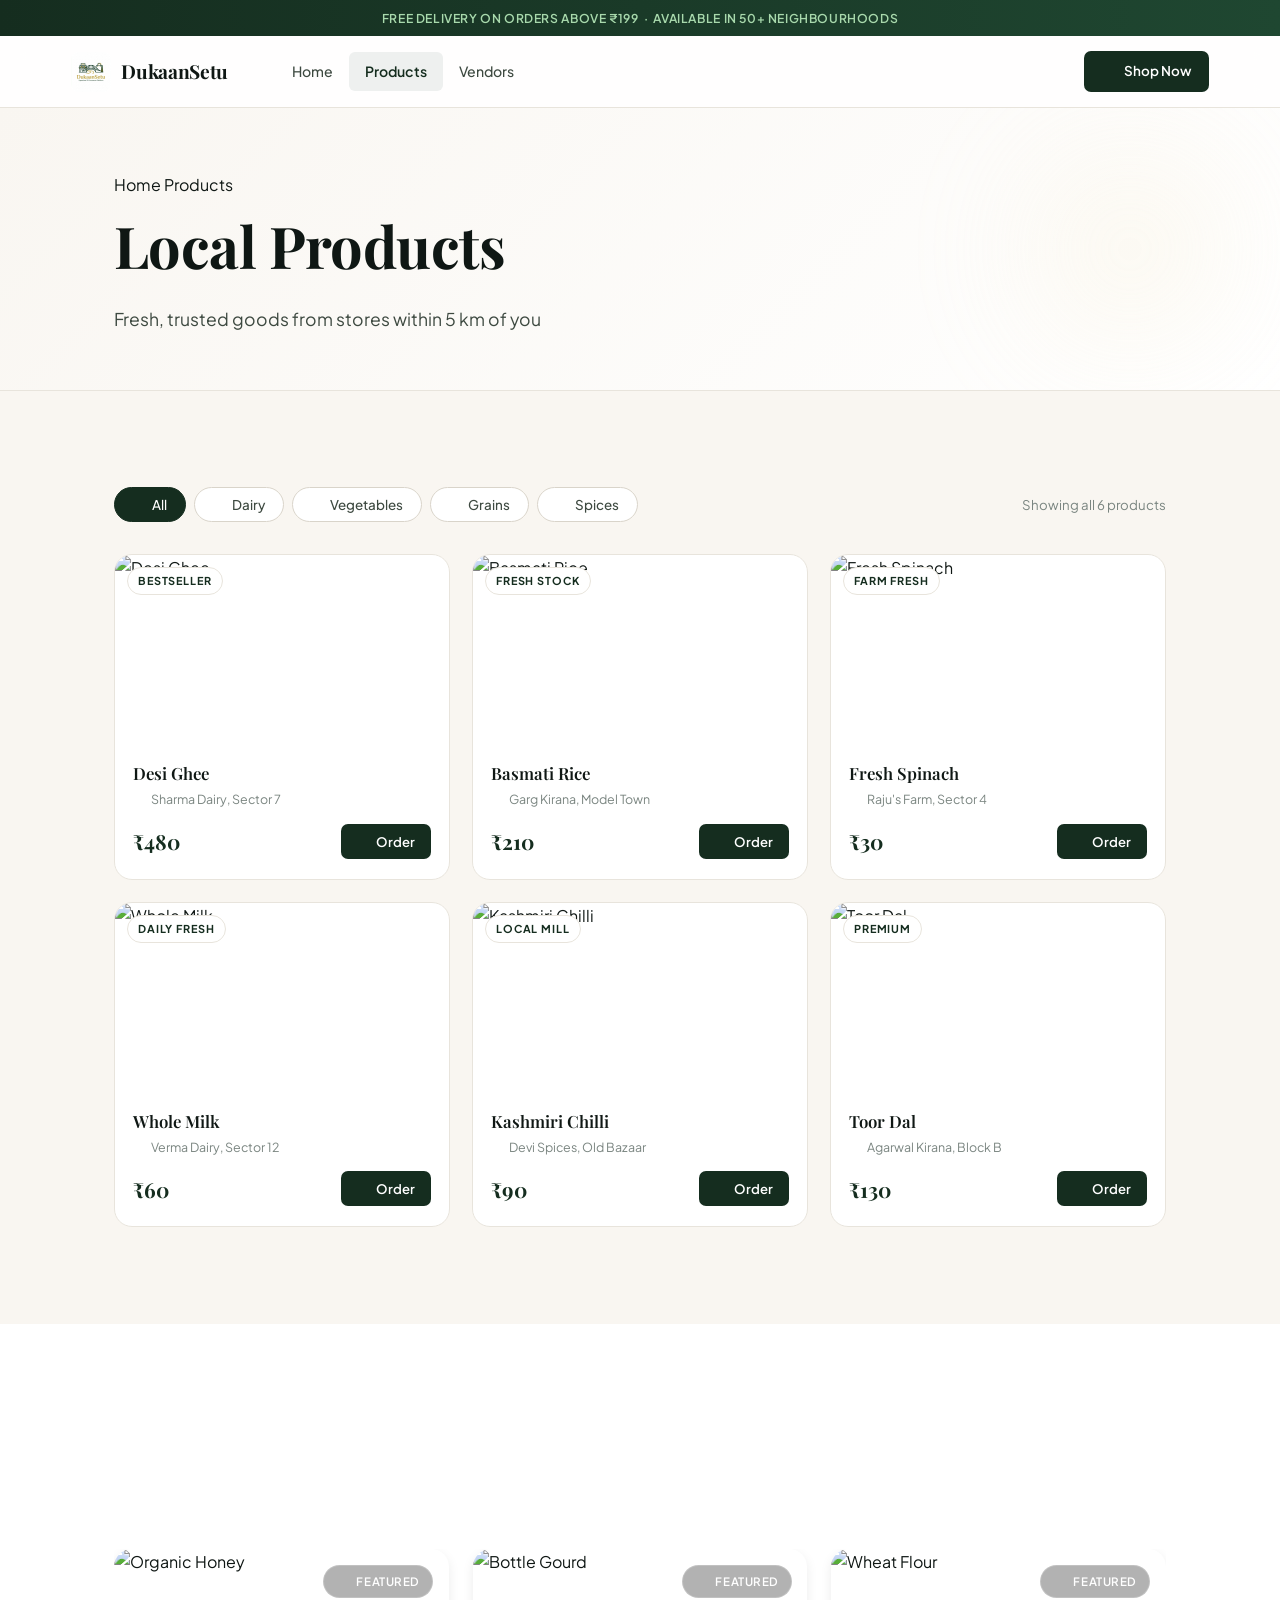
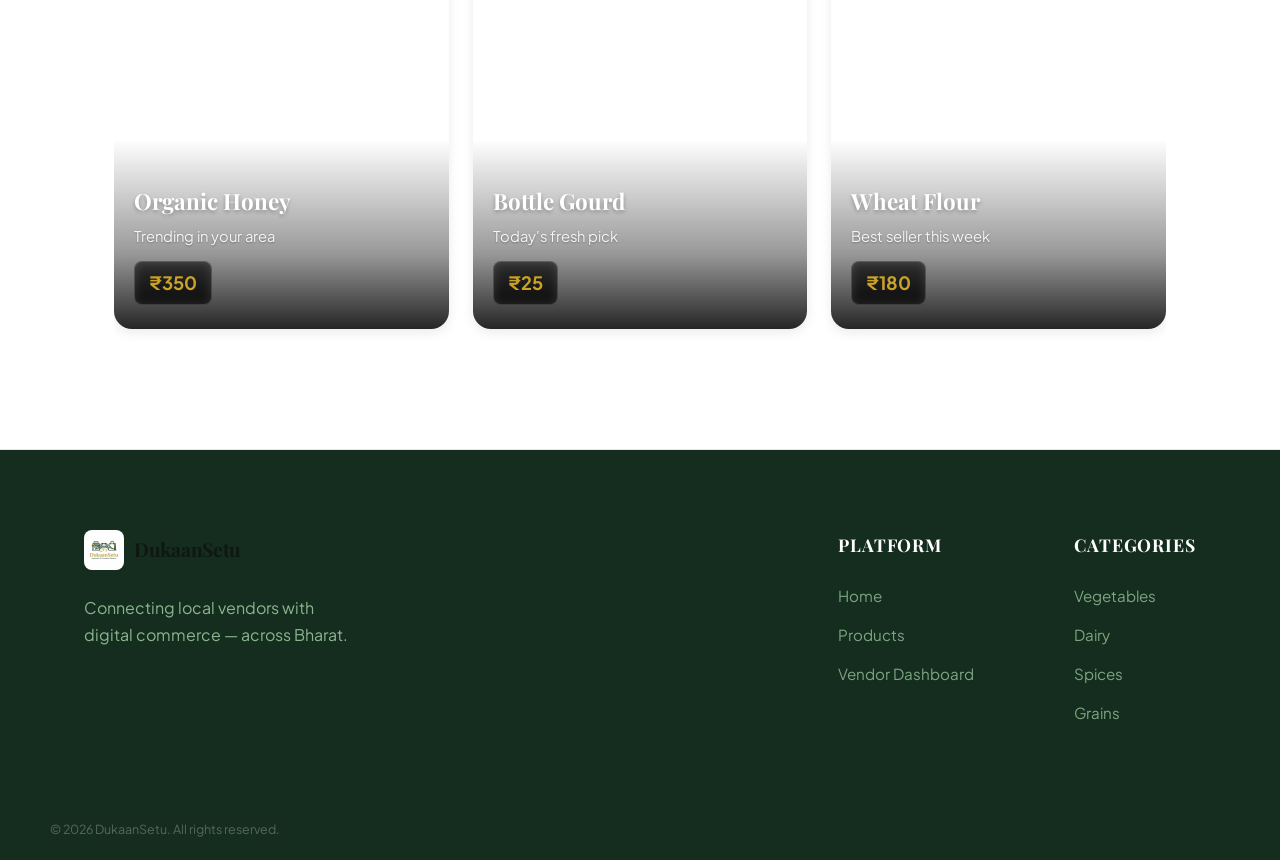
==== commit 617994fc: "Done" ====
--- a/products.html
+++ b/products.html
@@ -6,7 +6,7 @@
   <title>Products — DukaanSetu</title>
   <link rel="stylesheet" href="style.css"/>
   <link rel="preconnect" href="https://fonts.googleapis.com">
-  <link href="https://fonts.googleapis.com/css2?family=Fraunces:opsz,wght@9..144,300;9..144,500;9..144,700&family=Instrument+Sans:wght@400;500;600&display=swap" rel="stylesheet">
+  <link href="https://fonts.googleapis.com/css2?family=Playfair+Display:ital,wght@0,400..900;1,400..900&family=Plus+Jakarta+Sans:ital,wght@0,400..800;1,400..800&display=swap" rel="stylesheet">
   <!-- AOS Animation Library -->
   <link href="https://unpkg.com/aos@2.3.1/dist/aos.css" rel="stylesheet">
   <script src="https://unpkg.com/lucide@latest/dist/umd/lucide.min.js"></script>
--- a/style.css
+++ b/style.css
@@ -1,45 +1,50 @@
 /* ═══════════════════════════════════════════════
    DukaanSetu  ·  style.css
-   Aesthetic : Refined editorial · forest green + warm cream + deep ink
-   Fonts     : Fraunces (display serif) + Instrument Sans (UI)
+   Aesthetic : Premium E-Commerce · forest green + warm cream + gold
+   Fonts     : Playfair Display (display) + Plus Jakarta Sans (UI)
    ═══════════════════════════════════════════════ */
 
 /* ─── TOKENS ──────────────────────────────────── */
 :root {
   /* Premium Palette */
-  --forest:       #1A3A2A;
-  --forest-mid:   #2B5C41;
-  --forest-lt:    #3D7A58;
-  --leaf:         #7DC983;
-  --leaf-lt:      #B8E4BB;
-  --gold:         #D4AF37; /* New Gold Accent */
-  --gold-lt:      #F4E4BC;
-  --cream:        #F8F4EE;
-  --cream-dk:     #EDE8DF;
+  --forest:       #152D1F;
+  --forest-mid:   #1F4731;
+  --forest-lt:    #2E6347;
+  --leaf:         #5FAD68;
+  --leaf-lt:      #A8D9AC;
+  --gold:         #C9A227;
+  --gold-lt:      #F5E9C8;
+  --cream:        #F9F6F1;
+  --cream-dk:     #EEEAE2;
   --white:        #FFFFFF;
-  --glass:        rgba(255, 255, 255, 0.85);
-  --ink:          #18180F;
-  --ink-70:       #4A4A3A;
-  --ink-40:       #8A8A78;
-  --border:       #DDD8CF;
-  --border-lt:    #EAE6DE;
-
-  /* Refined Shadows */
-  --sh-xs: 0 1px 4px rgba(24,24,15,.06);
-  --sh-sm: 0 4px 18px rgba(26,58,42,.08);
-  --sh-md: 0 8px 32px rgba(26,58,42,.12);
-  --sh-lg: 0 20px 64px rgba(26,58,42,.15);
+  --glass:        rgba(255, 255, 255, 0.88);
+  --ink:          #0F1714;
+  --ink-70:       #3D4940;
+  --ink-40:       #7A8580;
+  --border:       #D9D4CA;
+  --border-lt:    #E8E4DC;
+
+  /* Shadows */
+  --sh-xs: 0 1px 4px rgba(15,23,20,.05);
+  --sh-sm: 0 4px 20px rgba(21,45,31,.08);
+  --sh-md: 0 10px 36px rgba(21,45,31,.13);
+  --sh-lg: 0 24px 72px rgba(21,45,31,.18);
+  --sh-glow: 0 0 0 3px rgba(21,45,31,.12);
 
   /* Typography */
-  --font-d: 'Fraunces', Georgia, serif;
-  --font-u: 'Instrument Sans', system-ui, sans-serif;
+  --font-d: 'Playfair Display', Georgia, serif;
+  --font-u: 'Plus Jakarta Sans', system-ui, sans-serif;
 
   /* Layout */
-  --nav-h: 72px; /* Slightly taller for elegance */
-  --topbar-h: 36px;
-  --r: 12px;
-  --r-lg: 20px;
-  --r-xl: 32px;
+  --nav-h:     72px;
+  --topbar-h:  36px;
+  --r:         10px;
+  --r-lg:      18px;
+  --r-xl:      28px;
+
+  /* Transitions */
+  --ease-out: cubic-bezier(0.22, 1, 0.36, 1);
+  --ease-spring: cubic-bezier(0.34, 1.56, 0.64, 1);
 }
 
 /* Logo Styling */
@@ -85,14 +90,15 @@
 /* ─── TOPBAR ──────────────────────────────────── */
 .topbar {
   height: var(--topbar-h);
-  background: var(--forest);
+  background: linear-gradient(90deg, var(--forest) 0%, var(--forest-mid) 100%);
   display: flex;
   align-items: center;
   justify-content: center;
-  font-size: 0.78rem;
-  font-weight: 500;
+  font-size: 0.76rem;
+  font-weight: 600;
   color: var(--leaf-lt);
-  letter-spacing: 0.03em;
+  letter-spacing: 0.05em;
+  text-transform: uppercase;
 }
 
 /* ─── NAVBAR ──────────────────────────────────── */
@@ -201,21 +207,31 @@
 .btn {
   display: inline-flex;
   align-items: center;
-  gap: 7px;
+  gap: 8px;
   font-family: var(--font-u);
-  font-size: 0.9rem;
-  font-weight: 600;
-  padding: 12px 26px;
-  border-radius: 10px;
+  font-size: 0.88rem;
+  font-weight: 700;
+  letter-spacing: 0.02em;
+  padding: 14px 28px;
+  border-radius: var(--r);
   border: 2px solid transparent;
   cursor: pointer;
-  transition: all 0.3s cubic-bezier(0.4, 0, 0.2, 1);
+  transition: all 0.3s var(--ease-out);
   white-space: nowrap;
   position: relative;
   overflow: hidden;
 }
-.btn:hover { transform: translateY(-2px); box-shadow: var(--sh-md); }
-.btn:active { transform: translateY(0); }
+.btn::before {
+  content: '';
+  position: absolute;
+  inset: 0;
+  background: rgba(255,255,255,0.08);
+  opacity: 0;
+  transition: opacity 0.2s;
+}
+.btn:hover::before { opacity: 1; }
+.btn:hover { transform: translateY(-3px); box-shadow: var(--sh-md); }
+.btn:active { transform: translateY(-1px); }
 
 .btn-forest {
   background: var(--forest);
@@ -238,28 +254,33 @@
 .btn-full { width: 100%; justify-content: center; }
 
 /* ─── SECTION SHARED ──────────────────────────── */
-.section { padding: 88px 0; }
+.section { padding: 96px 0; }
 
 .section-kicker {
   display: inline-flex;
   align-items: center;
-  gap: 5px;
-  font-size: 0.72rem;
-  font-weight: 600;
-  letter-spacing: 0.1em;
+  gap: 6px;
+  font-size: 0.68rem;
+  font-weight: 700;
+  letter-spacing: 0.14em;
   text-transform: uppercase;
   color: var(--forest-lt);
-  margin-bottom: 12px;
-}
-.kicker-icon { color: var(--forest-lt); }
+  margin-bottom: 14px;
+  padding: 5px 12px 5px 8px;
+  background: rgba(47,99,71,.07);
+  border-radius: 100px;
+  border: 1px solid rgba(47,99,71,.12);
+}
+.kicker-icon { color: var(--gold); }
 
 .section-h2 {
   font-family: var(--font-d);
-  font-size: clamp(1.8rem, 3.2vw, 2.6rem);
-  font-weight: 700;
-  color: var(--ink);
-  line-height: 1.15;
-  margin-bottom: 40px;
+  font-size: clamp(1.9rem, 3.5vw, 2.8rem);
+  font-weight: 800;
+  color: var(--ink);
+  line-height: 1.1;
+  letter-spacing: -0.02em;
+  margin-bottom: 44px;
 }
 
 .section-row-header {
@@ -311,12 +332,12 @@
 
 .hero-h1 {
   font-family: var(--font-d);
-  font-size: clamp(3rem, 6vw, 4.8rem);
-  font-weight: 700;
-  line-height: 1.05;
-  color: var(--ink);
-  letter-spacing: -0.01em;
-  margin-bottom: 24px;
+  font-size: clamp(2.8rem, 6vw, 5rem);
+  font-weight: 800;
+  line-height: 1.04;
+  color: var(--ink);
+  letter-spacing: -0.025em;
+  margin-bottom: 26px;
 }
 .hero-h1 em {
   font-style: italic;
@@ -467,17 +488,30 @@
 }
 .step-card {
   flex: 1;
-  padding: 36px 28px;
+  padding: 40px 30px;
   border-radius: var(--r-lg);
   border: 1.5px solid var(--border-lt);
-  transition: border-color 0.2s, transform 0.2s, box-shadow 0.2s;
+  transition: border-color 0.3s, transform 0.35s var(--ease-spring), box-shadow 0.3s;
   position: relative;
+  background: var(--white);
+  overflow: hidden;
+}
+.step-card::before {
+  content: '';
+  position: absolute;
+  top: 0; left: 0; right: 0;
+  height: 3px;
+  background: linear-gradient(90deg, var(--forest) 0%, var(--leaf) 100%);
+  transform: scaleX(0);
+  transform-origin: left;
+  transition: transform 0.4s var(--ease-out);
 }
 .step-card:hover {
   border-color: var(--leaf);
-  transform: translateY(-4px);
+  transform: translateY(-6px);
   box-shadow: var(--sh-md);
 }
+.step-card:hover::before { transform: scaleX(1); }
 .step-icon-wrap {
   width: 52px; height: 52px;
   background: rgba(26,58,42,.07);
@@ -691,18 +725,30 @@
 
 .product-card {
   background: var(--white);
-  border: 1px solid var(--border);
+  border: 1px solid var(--border-lt);
   border-radius: var(--r-lg);
   overflow: hidden;
-  transition: transform 0.2s, box-shadow 0.2s, border-color 0.2s;
-  animation: fadeUp 0.4s ease both;
+  transition: transform 0.35s var(--ease-spring), box-shadow 0.35s ease, border-color 0.2s;
+  animation: fadeUp 0.5s ease both;
   display: flex;
   flex-direction: column;
+  position: relative;
+}
+.product-card::after {
+  content: '';
+  position: absolute;
+  inset: 0;
+  border-radius: var(--r-lg);
+  box-shadow: inset 0 0 0 1.5px transparent;
+  pointer-events: none;
+  transition: box-shadow 0.3s ease;
+}
+.product-card:hover::after {
+  box-shadow: inset 0 0 0 1.5px var(--leaf);
 }
 .product-card:hover {
-  transform: translateY(-5px);
-  box-shadow: var(--sh-md);
-  border-color: var(--leaf-lt);
+  transform: translateY(-8px) scale(1.01);
+  box-shadow: var(--sh-lg);
 }
 .product-card-img-wrap {
   position: relative;
@@ -844,38 +890,95 @@
 .reco-card {
   flex: 0 0 calc(33.333% - 16px);
   min-width: 280px; 
+  height: 380px;
   scroll-snap-align: start;
   
-  background: var(--cream);
-  border: 1.5px solid var(--border);
+  position: relative;
   border-radius: var(--r-lg);
   overflow: hidden;
   cursor: pointer;
-  transition: transform 0.2s, border-color 0.2s, box-shadow 0.2s;
-  animation: fadeUp 0.4s ease both;
+  box-shadow: 0 4px 12px rgba(0,0,0,0.08);
+  transition: transform 0.25s cubic-bezier(0.2, 0.8, 0.2, 1), box-shadow 0.25s ease;
+  animation: fadeUp 0.3s ease both;
+}
+.reco-card::after {
+  content: '';
+  position: absolute;
+  top: 50%; left: 0; right: 0; bottom: 0;
+  background: linear-gradient(to top, rgba(0,0,0,0.85) 0%, rgba(0,0,0,0.4) 40%, transparent 100%);
+  z-index: 1;
+  pointer-events: none;
 }
 .reco-card:hover, .reco-card.selected {
-  transform: translateY(-4px);
-  border-color: var(--forest-lt);
-  box-shadow: var(--sh-md);
+  transform: translateY(-8px);
+  box-shadow: 0 16px 32px rgba(0,0,0,0.15);
 }
 .reco-card-img {
-  height: 160px;
+  position: absolute;
+  top: 0; left: 0;
   width: 100%;
+  height: 100%;
   object-fit: cover;
-  transition: transform 0.4s ease;
-}
-.reco-card:hover .reco-card-img { transform: scale(1.04); }
-.reco-card-body { padding: 18px 20px; }
+  transition: transform 0.4s cubic-bezier(0.2, 0.8, 0.2, 1);
+  z-index: 0;
+}
+.reco-card:hover .reco-card-img { transform: scale(1.08); }
+
+.reco-badge {
+  position: absolute;
+  top: 16px;
+  right: 16px;
+  background: rgba(0,0,0,0.3);
+  backdrop-filter: blur(8px);
+  border: 1px solid rgba(255,255,255,0.2);
+  color: var(--white);
+  padding: 6px 12px;
+  border-radius: 100px;
+  font-size: 0.72rem;
+  font-weight: 600;
+  display: flex;
+  align-items: center;
+  gap: 6px;
+  z-index: 2;
+  text-transform: uppercase;
+  letter-spacing: 0.05em;
+}
+
+.reco-card-body {
+  position: absolute;
+  bottom: 0; left: 0; right: 0;
+  padding: 24px 20px;
+  z-index: 2;
+  display: flex;
+  flex-direction: column;
+}
 .reco-name {
   font-family: var(--font-d);
-  font-size: 1.05rem;
-  font-weight: 600;
-  color: var(--ink);
-  margin-bottom: 4px;
-}
-.reco-why { font-size: 0.82rem; color: var(--ink-40); margin-bottom: 12px; line-height: 1.5; }
-.reco-price { font-family: var(--font-d); font-weight: 700; color: var(--forest); font-size: 1.1rem; }
+  font-size: 1.4rem;
+  font-weight: 700;
+  color: var(--white);
+  margin-bottom: 6px;
+  text-shadow: 0 2px 4px rgba(0,0,0,0.3);
+}
+.reco-why {
+  font-size: 0.92rem;
+  color: rgba(255,255,255,0.9);
+  margin-bottom: 14px;
+  line-height: 1.4;
+  text-shadow: 0 1px 2px rgba(0,0,0,0.3);
+}
+.reco-price {
+  font-family: var(--font-u);
+  font-weight: 700;
+  color: var(--gold);
+  font-size: 1.15rem;
+  background: rgba(0,0,0,0.4);
+  backdrop-filter: blur(6px);
+  padding: 6px 14px;
+  border-radius: 8px;
+  align-self: flex-start;
+  border: 1px solid rgba(255,255,255,0.15);
+}
 
 /* ─── KPI ROW ─────────────────────────────────── */
 .kpi-row {
@@ -886,16 +989,29 @@
 }
 .kpi-card {
   background: var(--white);
-  border: 1px solid var(--border);
+  border: 1px solid var(--border-lt);
   border-radius: var(--r-lg);
-  padding: 22px 22px;
+  padding: 24px 22px;
   display: flex;
   align-items: center;
   gap: 16px;
   box-shadow: var(--sh-xs);
-  transition: box-shadow 0.2s, transform 0.2s;
-}
-.kpi-card:hover { box-shadow: var(--sh-sm); transform: translateY(-2px); }
+  transition: box-shadow 0.3s, transform 0.35s var(--ease-spring);
+  position: relative;
+  overflow: hidden;
+}
+.kpi-card::after {
+  content: '';
+  position: absolute;
+  bottom: 0; left: 0; right: 0;
+  height: 3px;
+  background: linear-gradient(90deg, var(--forest), var(--leaf));
+  transform: scaleX(0);
+  transform-origin: left;
+  transition: transform 0.4s var(--ease-out);
+}
+.kpi-card:hover { box-shadow: var(--sh-md); transform: translateY(-4px); }
+.kpi-card:hover::after { transform: scaleX(1); }
 .kpi-icon {
   width: 48px; height: 48px;
   border-radius: 12px;
@@ -999,6 +1115,33 @@
 .form-group select:focus {
   border-color: var(--forest);
   box-shadow: 0 0 0 3px rgba(26,58,42,.1);
+}
+.file-input {
+  padding: 8px 12px;
+  background: var(--white);
+  border: 1.5px dashed var(--border);
+  cursor: pointer;
+  border-radius: 8px;
+  font-family: var(--font-u);
+  font-size: 0.85rem;
+  color: var(--ink-70);
+}
+.file-input::file-selector-button {
+  background: var(--cream-dk);
+  border: none;
+  padding: 6px 14px;
+  border-radius: 6px;
+  font-family: var(--font-u);
+  font-size: 0.8rem;
+  font-weight: 600;
+  color: var(--ink);
+  cursor: pointer;
+  margin-right: 12px;
+  transition: all 0.2s ease;
+}
+.file-input::file-selector-button:hover {
+  background: var(--forest);
+  color: var(--white);
 }
 .form-error {
   color: var(--red);
@@ -1207,8 +1350,28 @@
 
 /* ─── ANIMATIONS ──────────────────────────────── */
 @keyframes fadeUp {
-  from { opacity: 0; transform: translateY(16px); }
+  from { opacity: 0; transform: translateY(24px); }
   to   { opacity: 1; transform: translateY(0); }
+}
+@keyframes fadeIn {
+  from { opacity: 0; }
+  to   { opacity: 1; }
+}
+@keyframes slideInLeft {
+  from { opacity: 0; transform: translateX(-24px); }
+  to   { opacity: 1; transform: translateX(0); }
+}
+@keyframes slideInRight {
+  from { opacity: 0; transform: translateX(24px); }
+  to   { opacity: 1; transform: translateX(0); }
+}
+@keyframes scaleIn {
+  from { opacity: 0; transform: scale(0.94); }
+  to   { opacity: 1; transform: scale(1); }
+}
+/* Scroll-triggered reveal base */
+[data-aos] {
+  will-change: transform, opacity;
 }
 
 /* ─── RESPONSIVE ──────────────────────────────── */
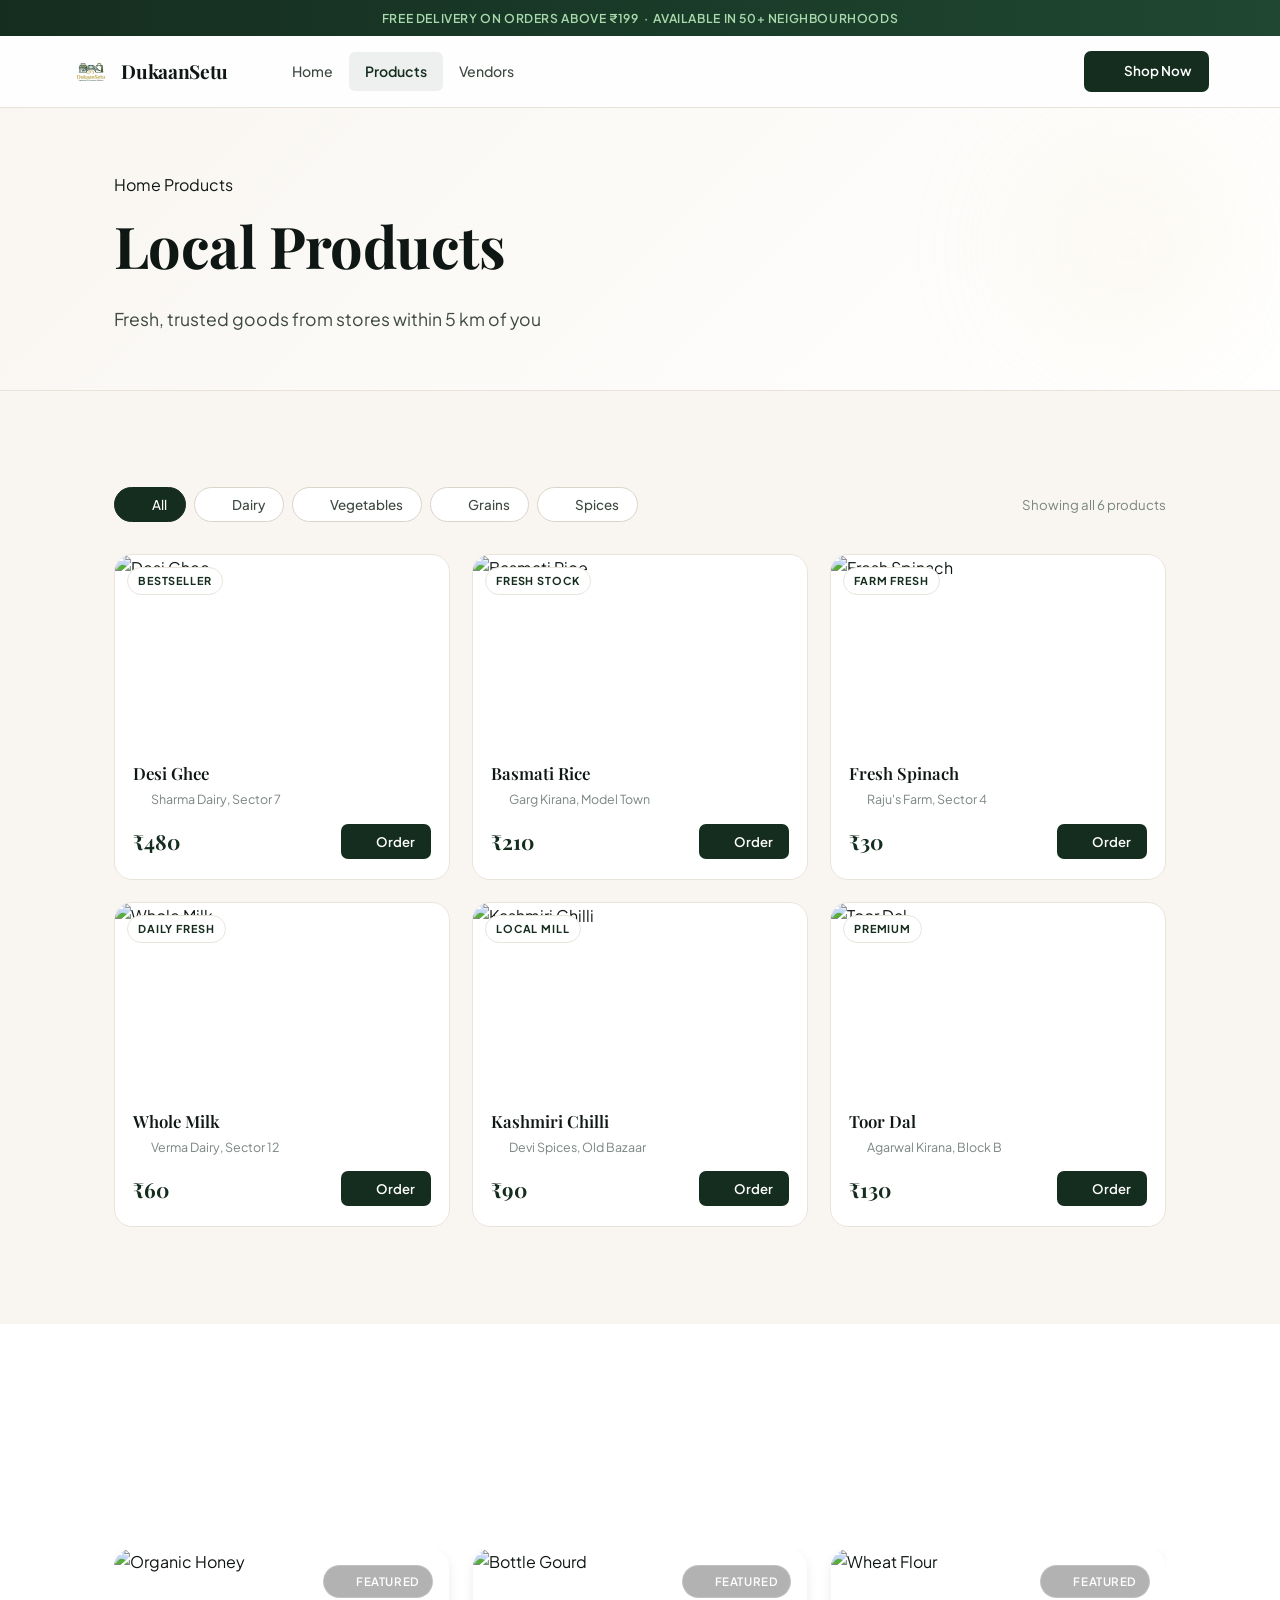
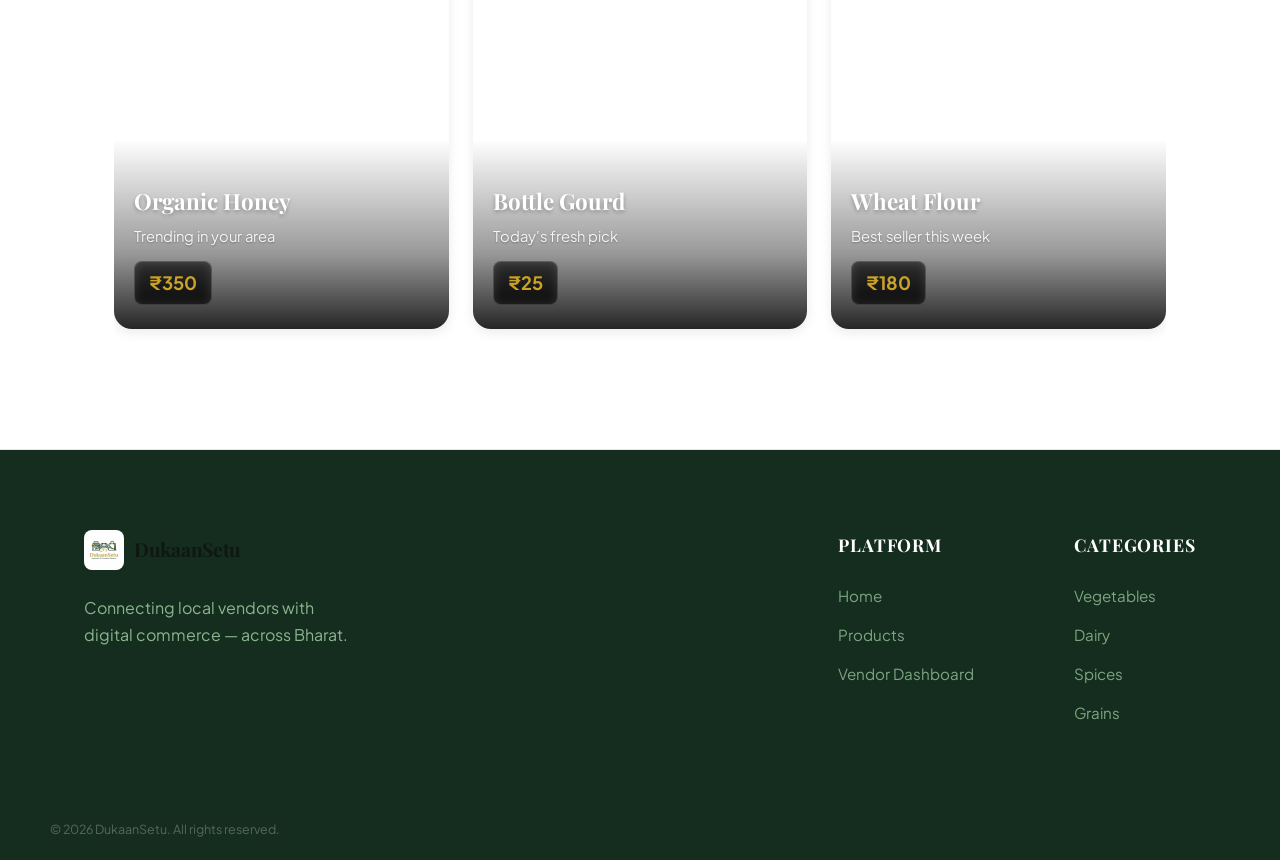
==== commit d9789770: "updat" ====
--- a/products.html
+++ b/products.html
@@ -7,18 +7,15 @@
   <link rel="stylesheet" href="style.css"/>
   <link rel="preconnect" href="https://fonts.googleapis.com">
   <link href="https://fonts.googleapis.com/css2?family=Playfair+Display:ital,wght@0,400..900;1,400..900&family=Plus+Jakarta+Sans:ital,wght@0,400..800;1,400..800&display=swap" rel="stylesheet">
-  <!-- AOS Animation Library -->
   <link href="https://unpkg.com/aos@2.3.1/dist/aos.css" rel="stylesheet">
   <script src="https://unpkg.com/lucide@latest/dist/umd/lucide.min.js"></script>
 </head>
 <body>
 
-<!-- TOPBAR -->
 <div class="topbar">
   <span>Free delivery on orders above ₹199 &nbsp;·&nbsp; Available in 50+ neighbourhoods</span>
 </div>
 
-<!-- NAVBAR -->
 <nav class="navbar" id="navbar">
   <div class="nav-inner">
     <a href="index.html" class="nav-logo">
@@ -42,7 +39,6 @@
   </div>
 </nav>
 
-<!-- PAGE HERO -->
 <div class="page-hero" data-aos="fade-in">
   <div class="container">
     <div class="breadcrumb" data-aos="fade-right" data-aos-delay="100">
@@ -55,11 +51,9 @@
   </div>
 </div>
 
-<!-- PRODUCTS SECTION -->
 <section class="section">
   <div class="container">
 
-    <!-- Toolbar -->
     <div class="products-toolbar" data-aos="fade-up">
       <div class="filter-bar" id="filterBar">
         <button class="filter-btn active" data-filter="all">
@@ -81,13 +75,11 @@
       <p class="product-result-count" id="resultCount">Showing all products</p>
     </div>
 
-    <!-- Product grid -->
     <div class="product-grid" id="productGrid" data-aos="fade-up" data-aos-delay="100"></div>
 
   </div>
 </section>
 
-<!-- RECOMMENDATIONS -->
 <section class="section reco-section">
   <div class="container">
     <div class="section-row-header" data-aos="fade-right">
@@ -117,7 +109,6 @@
   </div>
 </section>
 
-<!-- FOOTER -->
 <footer class="footer">
   <div class="footer-inner">
     <div class="footer-brand">
@@ -153,7 +144,7 @@
   <span id="toastMsg"></span>
 </div>
 
-<!-- AOS Animation Logic -->
+
 <script src="https://unpkg.com/aos@2.3.1/dist/aos.js"></script>
 <script src="script.js"></script>
 </body>
